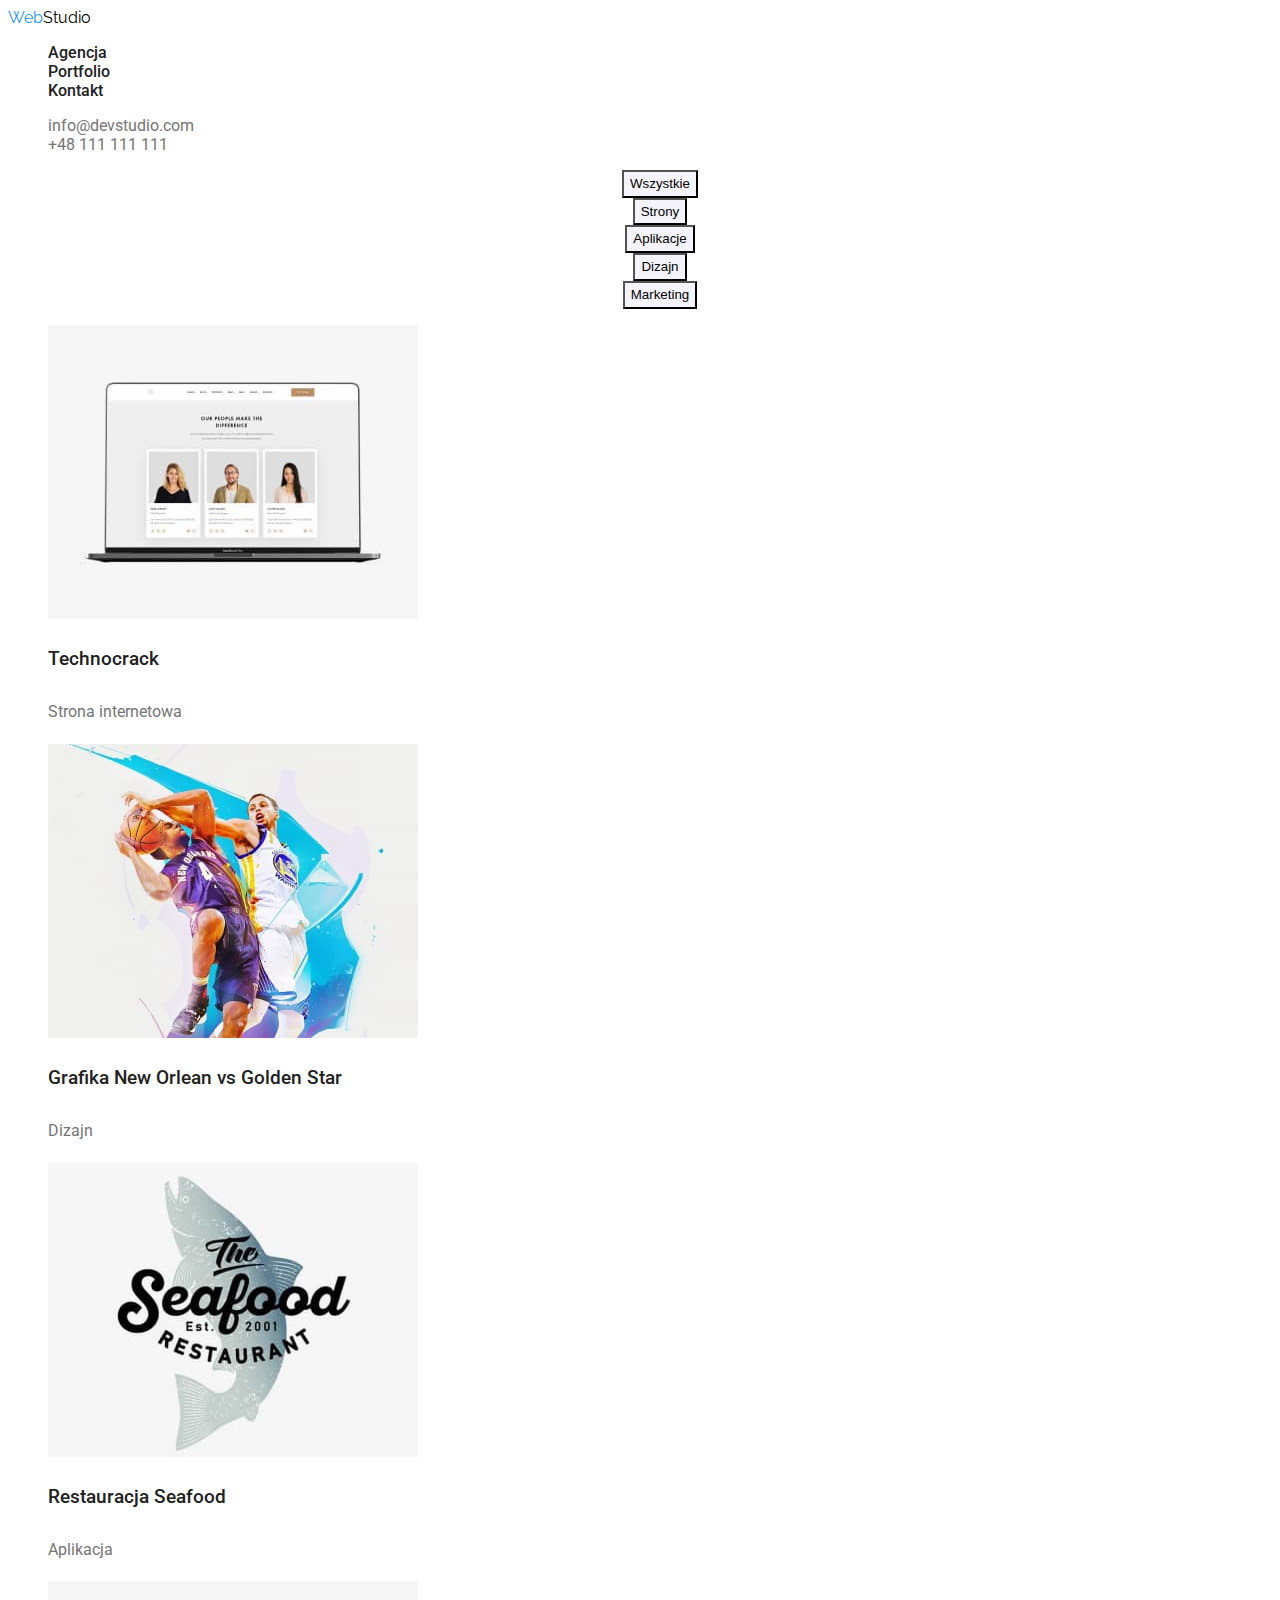
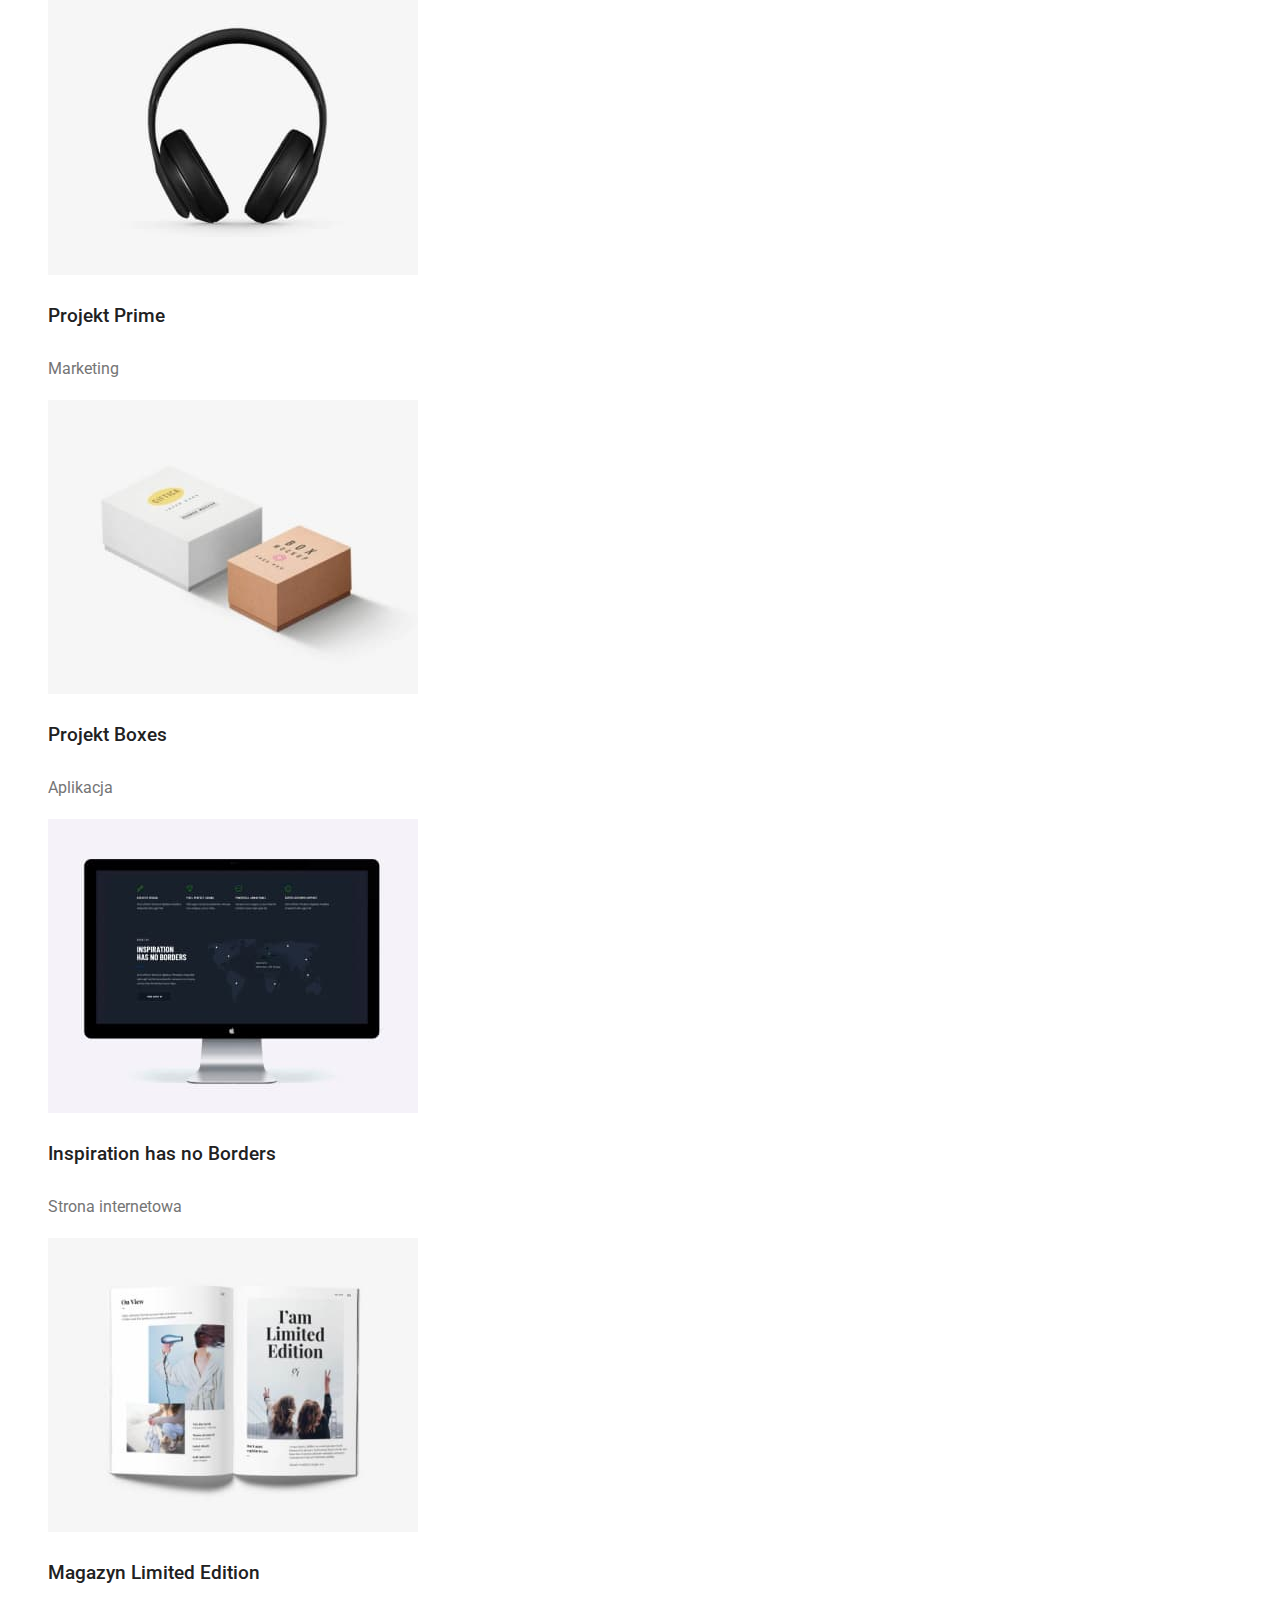
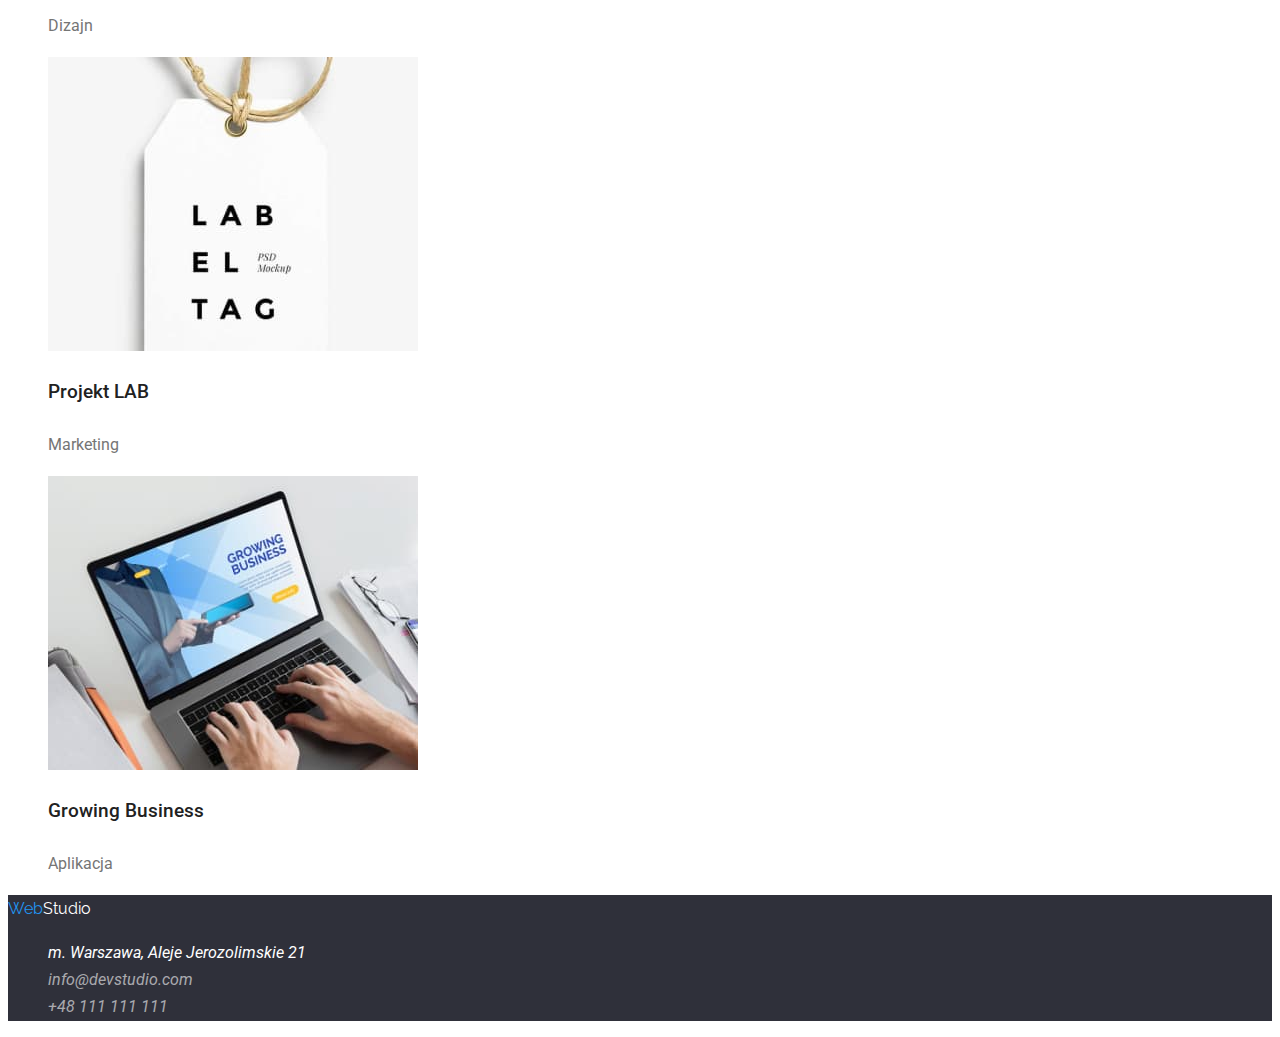
==== portfolio.html @ 9c244bc0 "new repository" ====
<!DOCTYPE html>
<html lang="en">
  <head>
    <meta charset="UTF-8" />
    <meta http-equiv="X-UA-Compatible" content="IE=edge" />
    <meta name="viewport" content="width=device-width, initial-scale=1.0" />
    <link href="css/styles.css" rel="stylesheet" />
    <link rel="preconnect" href="https://fonts.googleapis.com" />
    <link rel="preconnect" href="https://fonts.gstatic.com" crossorigin />
    <link
      href="https://fonts.googleapis.com/css2?family=Raleway:wght@700&family=Roboto:wght@400;500;700;900&display=swap"
      rel="stylesheet"
    />
    <title>Portfolio</title>
  </head>
  <body>
    <header class="header">
      <a href="index.html" class="logo"
        >Web<span class="logo-header">Studio</span></a
      >
      <nav class="nav">
        <ul class="list">
          <li><a class="link" href="index.html">Agencja</a></li>
          <li><a class="link" href="portfolio.html">Portfolio</a></li>
          <li><a class="link" href="#">Kontakt</a></li>
        </ul>
      </nav>
      <ul class="list">
        <li>
          <a class="contact-links" href="mailto:info@devstudio.com"
            >info@devstudio.com</a
          >
        </li>
        <li>
          <a class="contact-links" href="tel:48111111111">+48 111 111 111</a>
        </li>
      </ul>
    </header>
    <main>
      <!--Gallery filter-->
      <section class="filters">
        <ul class="list">
          <li>
            <button type="button" class="filters-button">Wszystkie</button>
          </li>
          <li><button type="button" class="filters-button">Strony</button></li>
          <li>
            <button type="button" class="filters-button">Aplikacje</button>
          </li>
          <li><button type="button" class="filters-button">Dizajn</button></li>
          <li>
            <button type="button" class="filters-button">Marketing</button>
          </li>
        </ul>
      </section>
      <!--Gallery-->
      <section class="gallery">
        <ul class="list">
          <li>
            <img
              src="images/portfolio-img1.jpg"
              alt="laptop with open webpage"
              width="370"
              height="294"
            />
            <h3 class="gallery-title">Technocrack</h3>
            <p class="gallery-description">Strona internetowa</p>
          </li>
          <li>
            <img
              src="images/portfolio-img2.jpg"
              alt="basketball players"
              width="370"
              height="294"
            />
            <h3 class="gallery-title">Grafika New Orlean vs Golden Star</h3>
            <p class="gallery-description">Dizajn</p>
          </li>
          <li>
            <img
              src="images/portfolio-img3.jpg"
              alt="restaurant logo"
              width="370"
              height="294"
            />
            <h3 class="gallery-title">Restauracja Seafood</h3>
            <p class="gallery-description">Aplikacja</p>
          </li>
          <li>
            <img
              src="images/portfolio-img4.jpg"
              alt="headphones"
              width="370"
              height="294"
            />
            <h3 class="gallery-title">Projekt Prime</h3>
            <p class="gallery-description">Marketing</p>
          </li>
          <li>
            <img
              src="images/portfolio-img5.jpg"
              alt="two boxes"
              width="370"
              height="294"
            />
            <h3 class="gallery-title">Projekt Boxes</h3>
            <p class="gallery-description">Aplikacja</p>
          </li>
          <li>
            <img
              src="images/portfolio-img6.jpg"
              alt="monitor presenting world map"
              width="370"
              height="294"
            />
            <h3 class="gallery-title">Inspiration has no Borders</h3>
            <p class="gallery-description">Strona internetowa</p>
          </li>
          <li>
            <img
              src="images/portfolio-img7.jpg"
              alt="open magazine"
              width="370"
              height="294"
            />
            <h3 class="gallery-title">Magazyn Limited Edition</h3>
            <p class="gallery-description">Dizajn</p>
          </li>
          <li>
            <img
              src="images/portfolio-img8.jpg"
              alt="label tag"
              width="370"
              height="294"
            />
            <h3 class="gallery-title">Projekt LAB</h3>
            <p class="gallery-description">Marketing</p>
          </li>
          <li>
            <img
              src="images/portfolio-img9.jpg"
              alt="typing on laptop"
              width="370"
              height="294"
            />
            <h3 class="gallery-title">Growing Business</h3>
            <p class="gallery-description">Aplikacja</p>
          </li>
        </ul>
      </section>
    </main>
    <footer class="footer">
      <a href="index.html" class="logo"
        >Web<span class="logo-footer">Studio</span></a
      >
      <address>
        <ul class="list">
          <li>
            <a
              class="footer-adress-map"
              href="https://goo.gl/maps/CEJByELrS8ceikjX6"
              >m. Warszawa, Aleje Jerozolimskie 21</a
            >
          </li>
          <li>
            <a class="footer-mail" href="mailto:info@devstudio.com"
              >info@devstudio.com</a
            >
          </li>
          <li>
            <a class="footer-tel" href="tel:48111111111">+48 111 111 111</a>
          </li>
        </ul>
      </address>
    </footer>
  </body>
</html>
---- css/styles.css ----
/*     
Fonts:

font-family: 'Raleway', sans-serif;

font-family: 'Roboto', sans-serif; */
:root {
  --white-color: #fff;
  --almost-white-color: #f5f4fa;
  --black-color: #000;
  --almost-black-color: #212121;
  --dark-color: #2f303a;
  --blue-color: #2196f3;
  --grey-color: #757575;
  --grey-transparent-color: rgba(100%, 100%, 100%, 60%);
}
body {
  font-family: "Roboto", sans-serif;
  font-weight: 400;
}
.list {
  list-style: none;
}
.logo {
  font-family: "Raleway", sans-serif;
  color: var(--blue-color);
  text-decoration: none;
}
.logo-header {
  color: var(--black-color);
}
.logo-footer {
  color: var(--white-color);
}
.header {
  background-color: var(--white-color);
}
.footer {
  background-color: var(--dark-color);
}
.link {
  text-decoration: none;
}
.nav .link {
  font-family: "Roboto", sans-serif;
  font-weight: 500;
  color: var(--almost-black-color);
}
.nav .link:visited {
  color: var(--almost-black-color);
}
.nav .link:hover,
.nav .link:focus {
  color: var(--blue-color);
}
.contact-links {
  color: var(--grey-color);
  text-decoration: none;
}
.contact-links:hover,
.contact-links:focus {
  color: var(--blue-color);
}
.footer {
  text-decoration: none;
  line-height: 1.71;
}
.footer-adress-map {
  color: var(--white-color);
  text-decoration: none;
}
.footer-mail,
.footer-tel {
  color: var(--grey-transparent-color);
  text-decoration: none;
}

.hero-main {
  text-align: center;
  background-color: var(--dark-color);
  line-height: 1.36;
}
.hero-title {
  font-weight: 900;
  text-transform: uppercase;
  text-align: center;
  color: var(--white-color);
}
.hero-button {
  color: var(--white-color);
  background-color: var(--blue-color);
  font-weight: 700;
  cursor: pointer;
}
.hero-subtext-title {
  font-weight: 700;
  color: var(--almost-black-color);
}
.hero-subtext {
  color: var(--grey-color);
  line-height: 1.71;
}

.what-we-do {
  text-align: center;
}
.what-we-do-title {
  font-weight: 700;
  color: var(--almost-black-color);
}

.team {
  background-color: var(--almost-white-color);
  text-align: center;
}
.team-title {
  font-weight: 700;
  color: var(--almost-black-color);
}
.team-name {
  font-weight: 500;
  color: var(--almost-black-color);
  text-align: center;
}
.team-position {
  color: var(--grey-color);
  text-align: center;
}
.filters {
  text-align: center;
}
.filters-button:hover {
  color: var(--white-color);
  background-color: var(--blue-color);
  line-height: 1.63;
  font-weight: 500;
}
.filters-button {
  color: var(--black-color);
  background-color: var(--almost-white-color);
  line-height: 1.63;
  font-weight: 500;
  cursor: pointer;
}

.gallery-title {
  font-weight: 500;
  color: var(--almost-black-color);
  line-height: 2;
}
.gallery-description {
  color: var(--grey-color);
  line-height: 1.88;
}
.gallery-title,
.gallery-description {
  text-align: left;
}
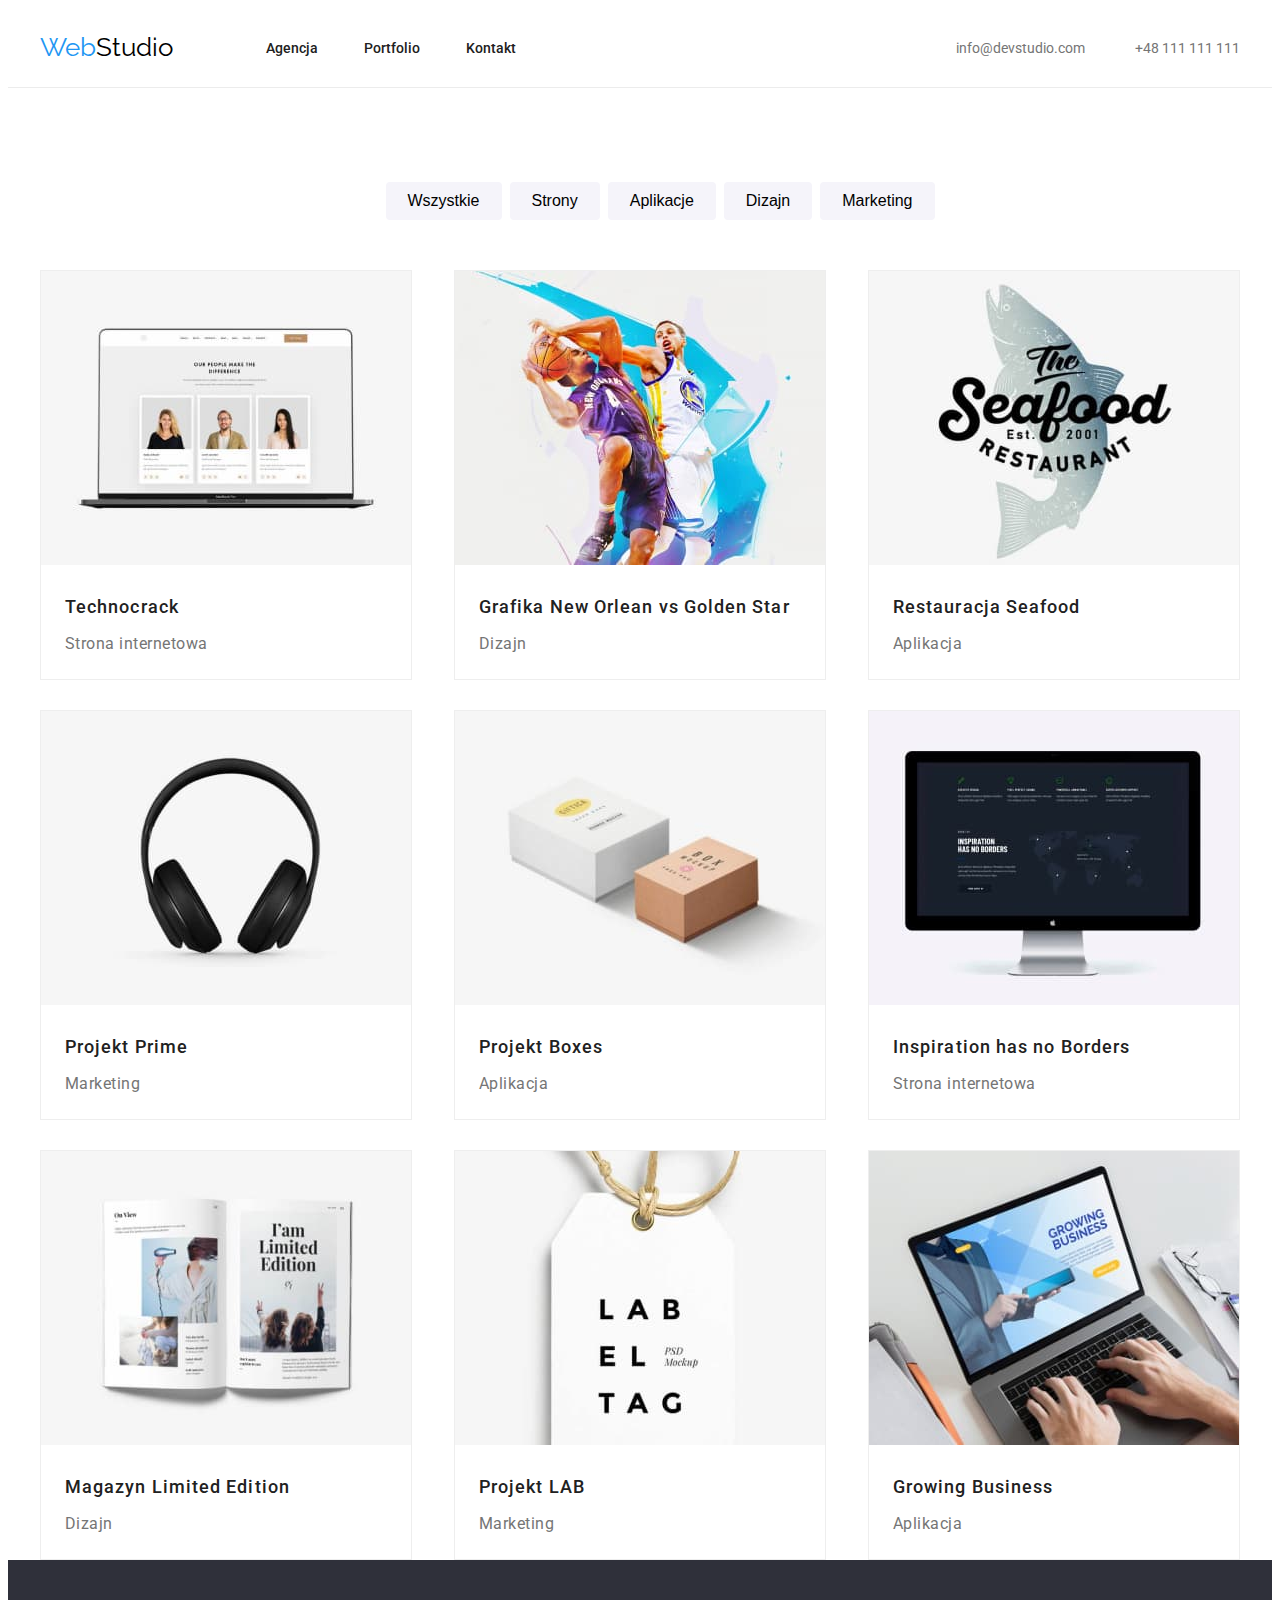
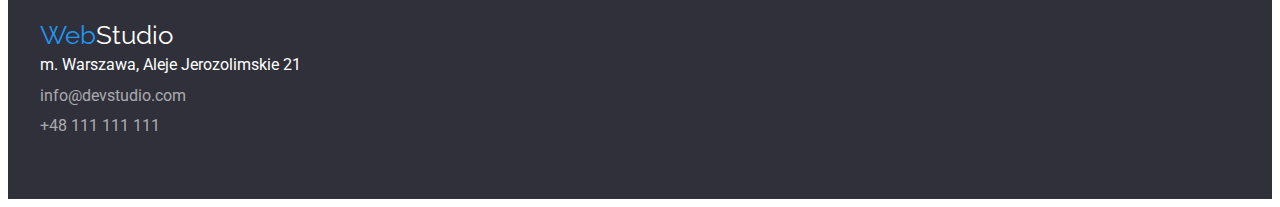
==== commit 9788a7e4: "added postitioning of elements" ====
--- a/portfolio.html
+++ b/portfolio.html
@@ -4,6 +4,13 @@
     <meta charset="UTF-8" />
     <meta http-equiv="X-UA-Compatible" content="IE=edge" />
     <meta name="viewport" content="width=device-width, initial-scale=1.0" />
+    <link
+      rel="stylesheet"
+      href="https://cdnjs.cloudflare.com/ajax/libs/modern-normalize/1.1.0/modern-normalize.min.css"
+      integrity="sha512-wpPYUAdjBVSE4KJnH1VR1HeZfpl1ub8YT/NKx4PuQ5NmX2tKuGu6U/JRp5y+Y8XG2tV+wKQpNHVUX03MfMFn9Q=="
+      crossorigin="anonymous"
+      referrerpolicy="no-referrer"
+    />
     <link href="css/styles.css" rel="stylesheet" />
     <link rel="preconnect" href="https://fonts.googleapis.com" />
     <link rel="preconnect" href="https://fonts.gstatic.com" crossorigin />
@@ -15,163 +22,180 @@
   </head>
   <body>
     <header class="header">
-      <a href="index.html" class="logo"
-        >Web<span class="logo-header">Studio</span></a
-      >
-      <nav class="nav">
-        <ul class="list">
-          <li><a class="link" href="index.html">Agencja</a></li>
-          <li><a class="link" href="portfolio.html">Portfolio</a></li>
-          <li><a class="link" href="#">Kontakt</a></li>
-        </ul>
-      </nav>
-      <ul class="list">
-        <li>
-          <a class="contact-links" href="mailto:info@devstudio.com"
-            >info@devstudio.com</a
-          >
-        </li>
-        <li>
-          <a class="contact-links" href="tel:48111111111">+48 111 111 111</a>
-        </li>
-      </ul>
+      <div class="container flex-header">
+        <a href="index.html" class="logo"
+          >Web<span class="logo-header">Studio</span></a
+        >
+        <nav class="nav">
+          <ul class="list">
+            <li><a class="link" href="index.html">Agencja</a></li>
+            <li><a class="link" href="portfolio.html">Portfolio</a></li>
+            <li><a class="link" href="#">Kontakt</a></li>
+          </ul>
+        </nav>
+        <div class="contacts">
+          <ul class="list">
+            <li>
+              <a class="contact-links" href="mailto:info@devstudio.com"
+                >info@devstudio.com</a
+              >
+            </li>
+            <li>
+              <a class="contact-links" href="tel:48111111111"
+                >+48 111 111 111</a
+              >
+            </li>
+          </ul>
+        </div>
+      </div>
     </header>
     <main>
       <!--Gallery filter-->
-      <section class="filters">
-        <ul class="list">
-          <li>
-            <button type="button" class="filters-button">Wszystkie</button>
-          </li>
-          <li><button type="button" class="filters-button">Strony</button></li>
-          <li>
-            <button type="button" class="filters-button">Aplikacje</button>
-          </li>
-          <li><button type="button" class="filters-button">Dizajn</button></li>
-          <li>
-            <button type="button" class="filters-button">Marketing</button>
-          </li>
-        </ul>
+      <section>
+        <div class="container">
+          <ul class="list filters">
+            <li>
+              <button type="button" class="filters-button">Wszystkie</button>
+            </li>
+            <li>
+              <button type="button" class="filters-button">Strony</button>
+            </li>
+            <li>
+              <button type="button" class="filters-button">Aplikacje</button>
+            </li>
+            <li>
+              <button type="button" class="filters-button">Dizajn</button>
+            </li>
+            <li>
+              <button type="button" class="filters-button">Marketing</button>
+            </li>
+          </ul>
+        </div>
       </section>
       <!--Gallery-->
-      <section class="gallery">
-        <ul class="list">
-          <li>
-            <img
-              src="images/portfolio-img1.jpg"
-              alt="laptop with open webpage"
-              width="370"
-              height="294"
-            />
-            <h3 class="gallery-title">Technocrack</h3>
-            <p class="gallery-description">Strona internetowa</p>
-          </li>
-          <li>
-            <img
-              src="images/portfolio-img2.jpg"
-              alt="basketball players"
-              width="370"
-              height="294"
-            />
-            <h3 class="gallery-title">Grafika New Orlean vs Golden Star</h3>
-            <p class="gallery-description">Dizajn</p>
-          </li>
-          <li>
-            <img
-              src="images/portfolio-img3.jpg"
-              alt="restaurant logo"
-              width="370"
-              height="294"
-            />
-            <h3 class="gallery-title">Restauracja Seafood</h3>
-            <p class="gallery-description">Aplikacja</p>
-          </li>
-          <li>
-            <img
-              src="images/portfolio-img4.jpg"
-              alt="headphones"
-              width="370"
-              height="294"
-            />
-            <h3 class="gallery-title">Projekt Prime</h3>
-            <p class="gallery-description">Marketing</p>
-          </li>
-          <li>
-            <img
-              src="images/portfolio-img5.jpg"
-              alt="two boxes"
-              width="370"
-              height="294"
-            />
-            <h3 class="gallery-title">Projekt Boxes</h3>
-            <p class="gallery-description">Aplikacja</p>
-          </li>
-          <li>
-            <img
-              src="images/portfolio-img6.jpg"
-              alt="monitor presenting world map"
-              width="370"
-              height="294"
-            />
-            <h3 class="gallery-title">Inspiration has no Borders</h3>
-            <p class="gallery-description">Strona internetowa</p>
-          </li>
-          <li>
-            <img
-              src="images/portfolio-img7.jpg"
-              alt="open magazine"
-              width="370"
-              height="294"
-            />
-            <h3 class="gallery-title">Magazyn Limited Edition</h3>
-            <p class="gallery-description">Dizajn</p>
-          </li>
-          <li>
-            <img
-              src="images/portfolio-img8.jpg"
-              alt="label tag"
-              width="370"
-              height="294"
-            />
-            <h3 class="gallery-title">Projekt LAB</h3>
-            <p class="gallery-description">Marketing</p>
-          </li>
-          <li>
-            <img
-              src="images/portfolio-img9.jpg"
-              alt="typing on laptop"
-              width="370"
-              height="294"
-            />
-            <h3 class="gallery-title">Growing Business</h3>
-            <p class="gallery-description">Aplikacja</p>
-          </li>
-        </ul>
+      <section>
+        <div class="container">
+          <ul class="list gallery">
+            <li class="gallery-card">
+              <img
+                src="images/portfolio-img1.jpg"
+                alt="laptop with open webpage"
+                width="370"
+                height="294"
+              />
+
+              <h3 class="gallery-title">Technocrack</h3>
+              <p class="gallery-description">Strona internetowa</p>
+            </li>
+            <li class="gallery-card">
+              <img
+                src="images/portfolio-img2.jpg"
+                alt="basketball players"
+                width="370"
+                height="294"
+              />
+              <h3 class="gallery-title">Grafika New Orlean vs Golden Star</h3>
+              <p class="gallery-description">Dizajn</p>
+            </li>
+            <li class="gallery-card">
+              <img
+                src="images/portfolio-img3.jpg"
+                alt="restaurant logo"
+                width="370"
+                height="294"
+              />
+              <h3 class="gallery-title">Restauracja Seafood</h3>
+              <p class="gallery-description">Aplikacja</p>
+            </li>
+            <li class="gallery-card">
+              <img
+                src="images/portfolio-img4.jpg"
+                alt="headphones"
+                width="370"
+                height="294"
+              />
+              <h3 class="gallery-title">Projekt Prime</h3>
+              <p class="gallery-description">Marketing</p>
+            </li>
+            <li class="gallery-card">
+              <img
+                src="images/portfolio-img5.jpg"
+                alt="two boxes"
+                width="370"
+                height="294"
+              />
+              <h3 class="gallery-title">Projekt Boxes</h3>
+              <p class="gallery-description">Aplikacja</p>
+            </li>
+            <li class="gallery-card">
+              <img
+                src="images/portfolio-img6.jpg"
+                alt="monitor presenting world map"
+                width="370"
+                height="294"
+              />
+              <h3 class="gallery-title">Inspiration has no Borders</h3>
+              <p class="gallery-description">Strona internetowa</p>
+            </li>
+            <li class="gallery-card">
+              <img
+                src="images/portfolio-img7.jpg"
+                alt="open magazine"
+                width="370"
+                height="294"
+              />
+              <h3 class="gallery-title">Magazyn Limited Edition</h3>
+              <p class="gallery-description">Dizajn</p>
+            </li>
+            <li class="gallery-card">
+              <img
+                src="images/portfolio-img8.jpg"
+                alt="label tag"
+                width="370"
+                height="294"
+              />
+              <h3 class="gallery-title">Projekt LAB</h3>
+              <p class="gallery-description">Marketing</p>
+            </li>
+            <li class="gallery-card">
+              <img
+                src="images/portfolio-img9.jpg"
+                alt="typing on laptop"
+                width="370"
+                height="294"
+              />
+              <h3 class="gallery-title">Growing Business</h3>
+              <p class="gallery-description">Aplikacja</p>
+            </li>
+          </ul>
+        </div>
       </section>
     </main>
     <footer class="footer">
-      <a href="index.html" class="logo"
-        >Web<span class="logo-footer">Studio</span></a
-      >
-      <address>
-        <ul class="list">
-          <li>
-            <a
-              class="footer-adress-map"
-              href="https://goo.gl/maps/CEJByELrS8ceikjX6"
-              >m. Warszawa, Aleje Jerozolimskie 21</a
-            >
-          </li>
-          <li>
-            <a class="footer-mail" href="mailto:info@devstudio.com"
-              >info@devstudio.com</a
-            >
-          </li>
-          <li>
-            <a class="footer-tel" href="tel:48111111111">+48 111 111 111</a>
-          </li>
-        </ul>
-      </address>
+      <div class="container flex-footer">
+        <a href="index.html" class="logo"
+          >Web<span class="logo-footer">Studio</span></a
+        >
+        <address class="address">
+          <ul class="list">
+            <li>
+              <a
+                class="footer-adress-map"
+                href="https://goo.gl/maps/CEJByELrS8ceikjX6"
+                >m. Warszawa, Aleje Jerozolimskie 21</a
+              >
+            </li>
+            <li>
+              <a class="footer-mail" href="mailto:info@devstudio.com"
+                >info@devstudio.com</a
+              >
+            </li>
+            <li>
+              <a class="footer-tel" href="tel:48111111111">+48 111 111 111</a>
+            </li>
+          </ul>
+        </address>
+      </div>
     </footer>
   </body>
 </html>
--- a/css/styles.css
+++ b/css/styles.css
@@ -18,28 +18,52 @@
   font-family: "Roboto", sans-serif;
   font-weight: 400;
 }
+
+.container {
+  max-width: 1200px;
+  margin: 0 auto;
+}
 .list {
   list-style: none;
+}
+.header {
+  background-color: var(--white-color);
+  border-bottom: 1px solid #ececec;
 }
 .logo {
   font-family: "Raleway", sans-serif;
   color: var(--blue-color);
   text-decoration: none;
+  font-size: 26px;
+  line-height: calc(31px / 26px);
 }
 .logo-header {
   color: var(--black-color);
 }
-.logo-footer {
-  color: var(--white-color);
-}
-.header {
-  background-color: var(--white-color);
-}
-.footer {
-  background-color: var(--dark-color);
+
+.flex-header {
+  display: flex;
+  justify-content: flex-start;
+  align-items: center;
+  margin: 0 auto;
+  height: 79px;
 }
 .link {
   text-decoration: none;
+}
+.nav {
+  font-size: 14px;
+  line-height: calc(16px / 14px);
+  display: flex;
+  margin: 0 auto;
+  margin-left: 93px;
+}
+.nav .list {
+  display: flex;
+  justify-content: flex-start;
+  margin: 0 auto;
+  padding: 0;
+  gap: 46px;
 }
 .nav .link {
   font-family: "Roboto", sans-serif;
@@ -53,6 +77,20 @@
 .nav .link:focus {
   color: var(--blue-color);
 }
+.contacts {
+  font-size: 14px;
+  line-height: calc(16px / 14px);
+  display: flex;
+  margin: 0 auto;
+  margin-right: 0;
+}
+.contacts .list {
+  display: flex;
+  justify-content: flex-start;
+  margin: 0 auto;
+  padding: 0;
+  gap: 50px;
+}
 .contact-links {
   color: var(--grey-color);
   text-decoration: none;
@@ -61,9 +99,215 @@
 .contact-links:focus {
   color: var(--blue-color);
 }
+
+.hero-main {
+  text-align: center;
+  background-color: var(--dark-color);
+  line-height: 1.36;
+  display: flex;
+  justify-content: center;
+  align-items: center;
+  padding: 200px;
+}
+.hero-title {
+  font-weight: 900;
+  font-size: 44px;
+  text-transform: uppercase;
+  text-align: center;
+  color: var(--white-color);
+  line-height: calc(60px / 44px);
+  letter-spacing: calc(0.06 * 44px);
+  margin: 0 auto;
+}
+.hero-button {
+  color: var(--white-color);
+  background-color: var(--blue-color);
+  font-weight: 700;
+  font-size: 16px;
+  line-height: calc(30px / 16px);
+  cursor: pointer;
+  padding: 10px 41px;
+  border: none;
+  border-radius: 4px;
+  margin: 0 auto;
+  margin-top: 30px;
+  padding: 10px 41px;
+}
+.hero-subtext-all {
+  display: flex;
+  justify-content: center;
+  padding: 94px 0;
+  gap: 30px;
+  margin: 0 auto;
+}
+.hero-subtext-title {
+  font-weight: 700;
+  color: var(--almost-black-color);
+  font-size: 14px;
+  letter-spacing: calc(0.03 * 14px);
+  margin: 0 auto;
+  text-transform: uppercase;
+}
+.hero-subtext {
+  color: var(--grey-color);
+  line-height: 1.71;
+  font-size: 14px;
+  letter-spacing: calc(0.03 * 14px);
+  margin-top: 10px;
+}
+
+.what-we-do {
+  text-align: center;
+  margin: 0 auto;
+}
+.what-we-do-flex {
+  display: flex;
+  justify-content: space-between;
+  gap: 30px;
+  margin: 0;
+  margin-top: 50px;
+  margin-bottom: 94px;
+  padding: 0;
+}
+.what-we-do-title {
+  font-weight: 700;
+  color: var(--almost-black-color);
+  margin: 0 auto;
+  letter-spacing: calc(0.03 * 36px);
+  font-size: 36px;
+}
+
+.team-flex {
+  display: flex;
+  justify-content: space-between;
+  gap: 30px;
+  margin: 0 auto;
+  margin-top: 50px;
+  padding: 0;
+  padding-bottom: 94px;
+}
+.team-card {
+  background-color: var(--white-color);
+  box-shadow: 2px 2px 2px #ccc;
+  border-radius: 0px 0px 4px 4px;
+}
+.team {
+  background-color: var(--almost-white-color);
+  text-align: center;
+}
+.team-title {
+  font-weight: 700;
+  color: var(--almost-black-color);
+  font-size: 36px;
+  letter-spacing: calc(0.03 * 36px);
+  padding-top: 94px;
+}
+.team-name {
+  font-weight: 500;
+  color: var(--almost-black-color);
+  text-align: center;
+}
+.team-position {
+  color: var(--grey-color);
+  text-align: center;
+}
+
+/* PORTFOLIO */
+.filters {
+  display: flex;
+  justify-content: center;
+  gap: 8px;
+  margin: 0 auto;
+  padding-top: 94px;
+  padding-bottom: 50px;
+}
+.filters-button:hover {
+  color: var(--white-color);
+  background-color: var(--blue-color);
+  font-size: 16px;
+  line-height: 1.63;
+  font-weight: 500;
+}
+.filters-button {
+  color: var(--black-color);
+  background-color: var(--almost-white-color);
+  font-size: 16px;
+  line-height: 1.63;
+  font-weight: 500;
+  cursor: pointer;
+  border: none;
+  border-radius: 4px;
+  margin: 0 auto;
+  padding: 6px 22px;
+}
+
+.gallery {
+  display: flex;
+  margin: 0 auto;
+  padding: 0;
+  justify-content: space-between;
+  flex-wrap: wrap;
+  gap: 30px;
+}
+.gallery-title {
+  font-weight: 500;
+  font-size: 18px;
+  letter-spacing: calc(0.06 * 18px);
+  color: var(--almost-black-color);
+  line-height: 2;
+  margin: 20px 24px 4px 24px;
+}
+.gallery-description {
+  font-size: 16px;
+  letter-spacing: calc(0.03 * 16px);
+  color: var(--grey-color);
+  line-height: 1.88;
+  margin: 0px 24px 20px 24px;
+}
+.gallery-title,
+.gallery-description {
+  text-align: left;
+}
+.gallery-card {
+  border: 1px solid #eeeeee;
+}
+.gallery-subtext {
+  display: flex;
+  margin: 20px 24px;
+  gap: 4px;
+}
+/* FOOTER */
 .footer {
+  background-color: var(--dark-color);
+}
+.logo-footer {
+  color: var(--white-color);
+}
+.flex-footer {
+  display: flex;
+  margin: 0 auto;
+  flex-direction: column;
+  padding: 0px;
+  padding-top: 60px;
+  padding-bottom: 60px;
+  align-items: flex-start;
+}
+.address .list {
+  display: flex;
+  justify-content: flex-start;
+  flex-direction: column;
+  margin: 0 auto;
+  padding: 0;
+  gap: 3px;
+  font-style: normal;
+}
+.footer {
   text-decoration: none;
   line-height: 1.71;
+}
+.flex-footer {
+  display: flex;
+  margin: 0 auto;
 }
 .footer-adress-map {
   color: var(--white-color);
@@ -74,85 +318,3 @@
   color: var(--grey-transparent-color);
   text-decoration: none;
 }
-
-.hero-main {
-  text-align: center;
-  background-color: var(--dark-color);
-  line-height: 1.36;
-}
-.hero-title {
-  font-weight: 900;
-  text-transform: uppercase;
-  text-align: center;
-  color: var(--white-color);
-}
-.hero-button {
-  color: var(--white-color);
-  background-color: var(--blue-color);
-  font-weight: 700;
-  cursor: pointer;
-}
-.hero-subtext-title {
-  font-weight: 700;
-  color: var(--almost-black-color);
-}
-.hero-subtext {
-  color: var(--grey-color);
-  line-height: 1.71;
-}
-
-.what-we-do {
-  text-align: center;
-}
-.what-we-do-title {
-  font-weight: 700;
-  color: var(--almost-black-color);
-}
-
-.team {
-  background-color: var(--almost-white-color);
-  text-align: center;
-}
-.team-title {
-  font-weight: 700;
-  color: var(--almost-black-color);
-}
-.team-name {
-  font-weight: 500;
-  color: var(--almost-black-color);
-  text-align: center;
-}
-.team-position {
-  color: var(--grey-color);
-  text-align: center;
-}
-.filters {
-  text-align: center;
-}
-.filters-button:hover {
-  color: var(--white-color);
-  background-color: var(--blue-color);
-  line-height: 1.63;
-  font-weight: 500;
-}
-.filters-button {
-  color: var(--black-color);
-  background-color: var(--almost-white-color);
-  line-height: 1.63;
-  font-weight: 500;
-  cursor: pointer;
-}
-
-.gallery-title {
-  font-weight: 500;
-  color: var(--almost-black-color);
-  line-height: 2;
-}
-.gallery-description {
-  color: var(--grey-color);
-  line-height: 1.88;
-}
-.gallery-title,
-.gallery-description {
-  text-align: left;
-}
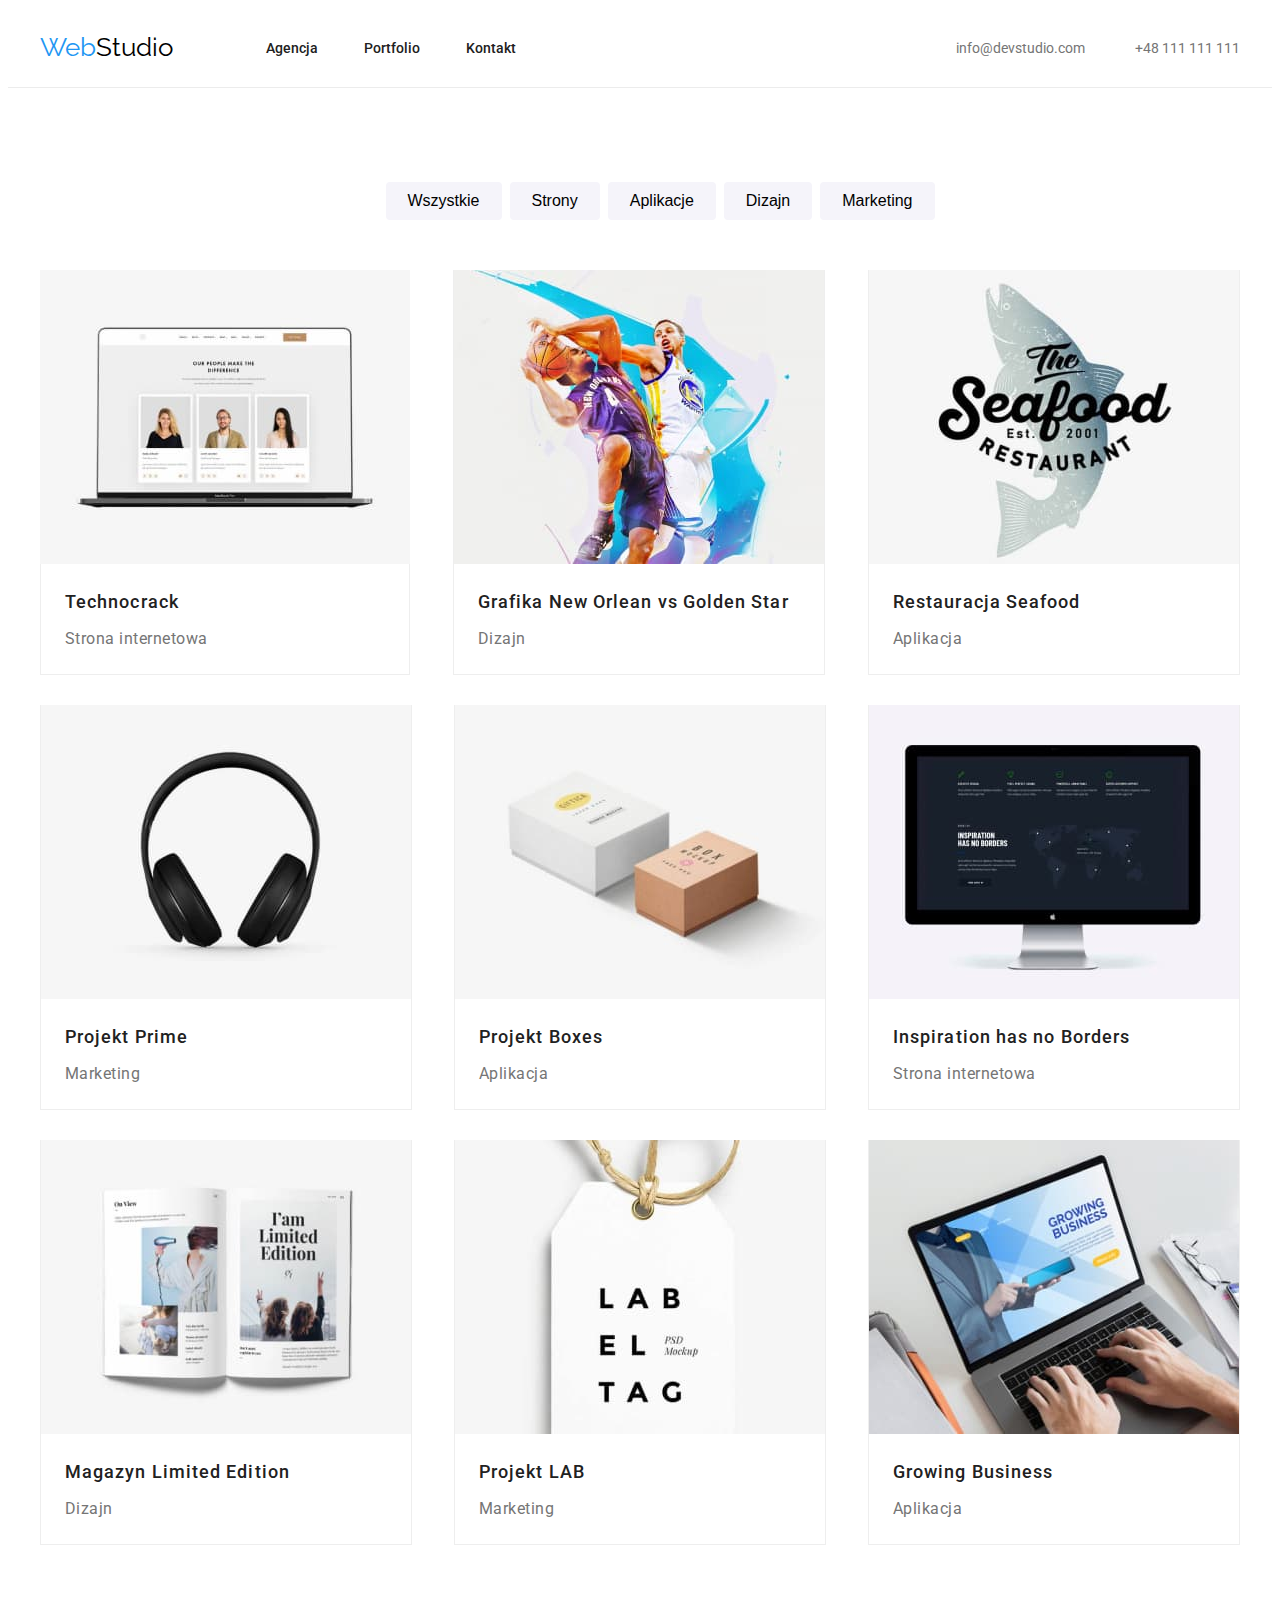
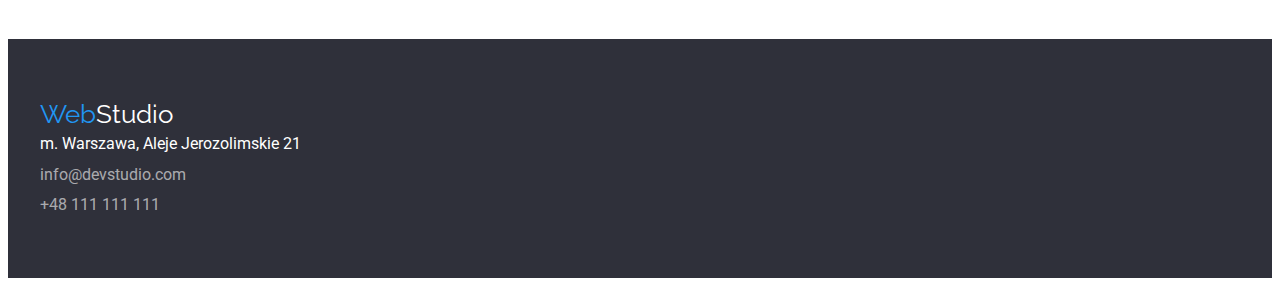
==== commit 523a0b0a: "changed border on portfolio page" ====
--- a/portfolio.html
+++ b/portfolio.html
@@ -76,16 +76,17 @@
       <section>
         <div class="container">
           <ul class="list gallery">
-            <li class="gallery-card">
+            <li>
               <img
                 src="images/portfolio-img1.jpg"
                 alt="laptop with open webpage"
                 width="370"
                 height="294"
               />
-
-              <h3 class="gallery-title">Technocrack</h3>
-              <p class="gallery-description">Strona internetowa</p>
+              <div class="gallery-card">
+                <h3 class="gallery-title">Technocrack</h3>
+                <p class="gallery-description">Strona internetowa</p>
+              </div>
             </li>
             <li class="gallery-card">
               <img
--- a/css/styles.css
+++ b/css/styles.css
@@ -245,6 +245,7 @@
   display: flex;
   margin: 0 auto;
   padding: 0;
+  padding-bottom: 94px;
   justify-content: space-between;
   flex-wrap: wrap;
   gap: 30px;
@@ -255,26 +256,33 @@
   letter-spacing: calc(0.06 * 18px);
   color: var(--almost-black-color);
   line-height: 2;
-  margin: 20px 24px 4px 24px;
+  padding: 20px 24px 4px 24px;
+  margin: 0;
 }
 .gallery-description {
   font-size: 16px;
   letter-spacing: calc(0.03 * 16px);
   color: var(--grey-color);
   line-height: 1.88;
-  margin: 0px 24px 20px 24px;
+  padding: 0px 24px 20px 24px;
+  margin: 0;
 }
 .gallery-title,
 .gallery-description {
   text-align: left;
 }
 .gallery-card {
-  border: 1px solid #eeeeee;
+  border-bottom: 1px solid #eeeeee;
+  border-left: 1px solid #eeeeee;
+  border-right: 1px solid #eeeeee;
 }
 .gallery-subtext {
   display: flex;
-  margin: 20px 24px;
+  padding: 20px 24px;
   gap: 4px;
+}
+.gallery img {
+  display: block;
 }
 /* FOOTER */
 .footer {
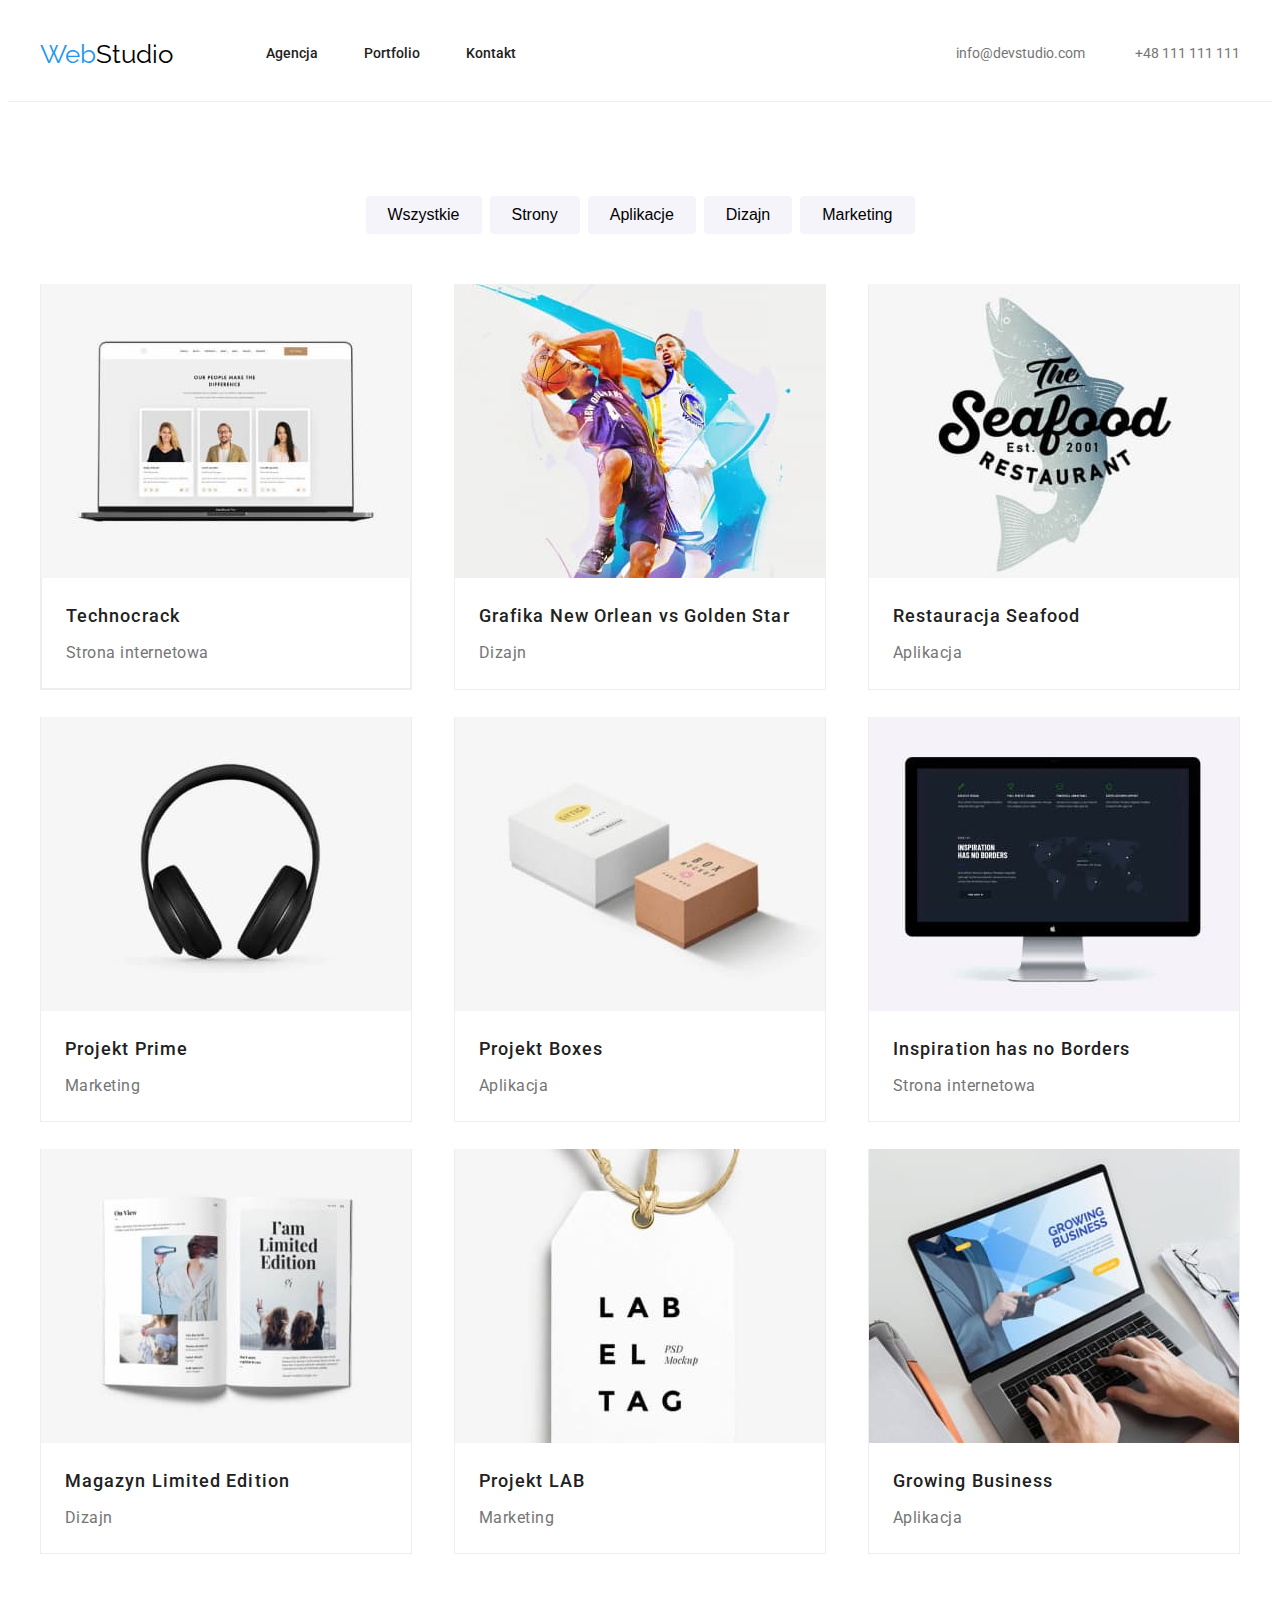
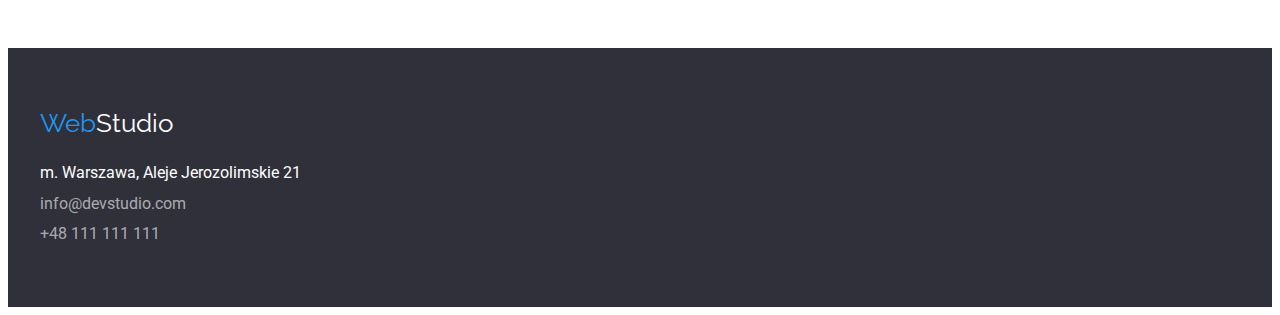
==== commit 8d96318f: "implemented changes according to mentor's comments" ====
--- a/portfolio.html
+++ b/portfolio.html
@@ -76,7 +76,7 @@
       <section>
         <div class="container">
           <ul class="list gallery">
-            <li>
+            <li class="gallery-card">
               <img
                 src="images/portfolio-img1.jpg"
                 alt="laptop with open webpage"
--- a/css/styles.css
+++ b/css/styles.css
@@ -1,9 +1,3 @@
-/*     
-Fonts:
-
-font-family: 'Raleway', sans-serif;
-
-font-family: 'Roboto', sans-serif; */
 :root {
   --white-color: #fff;
   --almost-white-color: #f5f4fa;
@@ -13,6 +7,7 @@
   --blue-color: #2196f3;
   --grey-color: #757575;
   --grey-transparent-color: rgba(100%, 100%, 100%, 60%);
+  --shadow-color: #eeeeee;
 }
 body {
   font-family: "Roboto", sans-serif;
@@ -22,38 +17,42 @@
 .container {
   max-width: 1200px;
   margin: 0 auto;
+  padding: 0 15px;
 }
 .list {
   list-style: none;
 }
+.link {
+  text-decoration: none;
+}
+
+/* HEADER */
+
 .header {
   background-color: var(--white-color);
-  border-bottom: 1px solid #ececec;
+  border-bottom: 1px solid var(--shadow-color);
 }
 .logo {
   font-family: "Raleway", sans-serif;
   color: var(--blue-color);
   text-decoration: none;
   font-size: 26px;
-  line-height: calc(31px / 26px);
+  line-height: 1.19;
 }
 .logo-header {
   color: var(--black-color);
 }
-
 .flex-header {
   display: flex;
-  justify-content: flex-start;
+  justify-content: space-between;
   align-items: center;
   margin: 0 auto;
-  height: 79px;
-}
-.link {
-  text-decoration: none;
+  padding-top: 24px;
+  padding-bottom: 25px;
 }
 .nav {
   font-size: 14px;
-  line-height: calc(16px / 14px);
+  line-height: 1.14;
   display: flex;
   margin: 0 auto;
   margin-left: 93px;
@@ -79,15 +78,12 @@
 }
 .contacts {
   font-size: 14px;
-  line-height: calc(16px / 14px);
-  display: flex;
-  margin: 0 auto;
-  margin-right: 0;
+  line-height: 1.14;
+  display: flex;
 }
 .contacts .list {
   display: flex;
   justify-content: flex-start;
-  margin: 0 auto;
   padding: 0;
   gap: 50px;
 }
@@ -99,6 +95,8 @@
 .contact-links:focus {
   color: var(--blue-color);
 }
+
+/* MAIN */
 
 .hero-main {
   text-align: center;
@@ -115,7 +113,7 @@
   text-transform: uppercase;
   text-align: center;
   color: var(--white-color);
-  line-height: calc(60px / 44px);
+  line-height: 1.36;
   letter-spacing: calc(0.06 * 44px);
   margin: 0 auto;
 }
@@ -124,7 +122,7 @@
   background-color: var(--blue-color);
   font-weight: 700;
   font-size: 16px;
-  line-height: calc(30px / 16px);
+  line-height: 1.88;
   cursor: pointer;
   padding: 10px 41px;
   border: none;
@@ -156,26 +154,29 @@
   margin-top: 10px;
 }
 
-.what-we-do {
-  text-align: center;
-  margin: 0 auto;
-}
+/* .what-we-do {
+  text-align: center;
+} */
 .what-we-do-flex {
   display: flex;
   justify-content: space-between;
   gap: 30px;
   margin: 0;
-  margin-top: 50px;
-  margin-bottom: 94px;
-  padding: 0;
+  padding: 0;
+  padding-top: 50px;
+  padding-bottom: 94px;
 }
 .what-we-do-title {
+  text-align: center;
   font-weight: 700;
   color: var(--almost-black-color);
   margin: 0 auto;
   letter-spacing: calc(0.03 * 36px);
   font-size: 36px;
 }
+.what-we-do-image {
+  display: block;
+}
 
 .team-flex {
   display: flex;
@@ -188,8 +189,9 @@
 }
 .team-card {
   background-color: var(--white-color);
-  box-shadow: 2px 2px 2px #ccc;
   border-radius: 0px 0px 4px 4px;
+  box-shadow: 0px 2px 1px rgba(0, 0, 0, 0.2), 0px 1px 1px rgba(0, 0, 0, 0.14),
+    0px 1px 3px rgba(0, 0, 0, 0.12);
 }
 .team {
   background-color: var(--almost-white-color);
@@ -201,6 +203,7 @@
   font-size: 36px;
   letter-spacing: calc(0.03 * 36px);
   padding-top: 94px;
+  margin-top: 0;
 }
 .team-name {
   font-weight: 500;
@@ -213,20 +216,25 @@
 }
 
 /* PORTFOLIO */
+
 .filters {
   display: flex;
   justify-content: center;
   gap: 8px;
   margin: 0 auto;
+  padding: 0px;
   padding-top: 94px;
   padding-bottom: 50px;
 }
-.filters-button:hover {
+.filters-button:hover,
+.filters-button:focus {
   color: var(--white-color);
   background-color: var(--blue-color);
   font-size: 16px;
   line-height: 1.63;
   font-weight: 500;
+  box-shadow: 0px 2px 2px rgba(0, 0, 0, 0.12), 0px 1px 2px rgba(0, 0, 0, 0.08),
+    0px 3px 1px rgba(0, 0, 0, 0.1);
 }
 .filters-button {
   color: var(--black-color);
@@ -243,12 +251,12 @@
 
 .gallery {
   display: flex;
-  margin: 0 auto;
+  margin: 0;
   padding: 0;
   padding-bottom: 94px;
   justify-content: space-between;
   flex-wrap: wrap;
-  gap: 30px;
+  gap: 27px;
 }
 .gallery-title {
   font-weight: 500;
@@ -272,9 +280,9 @@
   text-align: left;
 }
 .gallery-card {
-  border-bottom: 1px solid #eeeeee;
-  border-left: 1px solid #eeeeee;
-  border-right: 1px solid #eeeeee;
+  border-bottom: 1px solid var(--shadow-color);
+  border-left: 1px solid var(--shadow-color);
+  border-right: 1px solid var(--shadow-color);
 }
 .gallery-subtext {
   display: flex;
@@ -284,7 +292,9 @@
 .gallery img {
   display: block;
 }
+
 /* FOOTER */
+
 .footer {
   background-color: var(--dark-color);
 }
@@ -295,7 +305,6 @@
   display: flex;
   margin: 0 auto;
   flex-direction: column;
-  padding: 0px;
   padding-top: 60px;
   padding-bottom: 60px;
   align-items: flex-start;
@@ -308,6 +317,7 @@
   padding: 0;
   gap: 3px;
   font-style: normal;
+  padding-top: 20px;
 }
 .footer {
   text-decoration: none;
